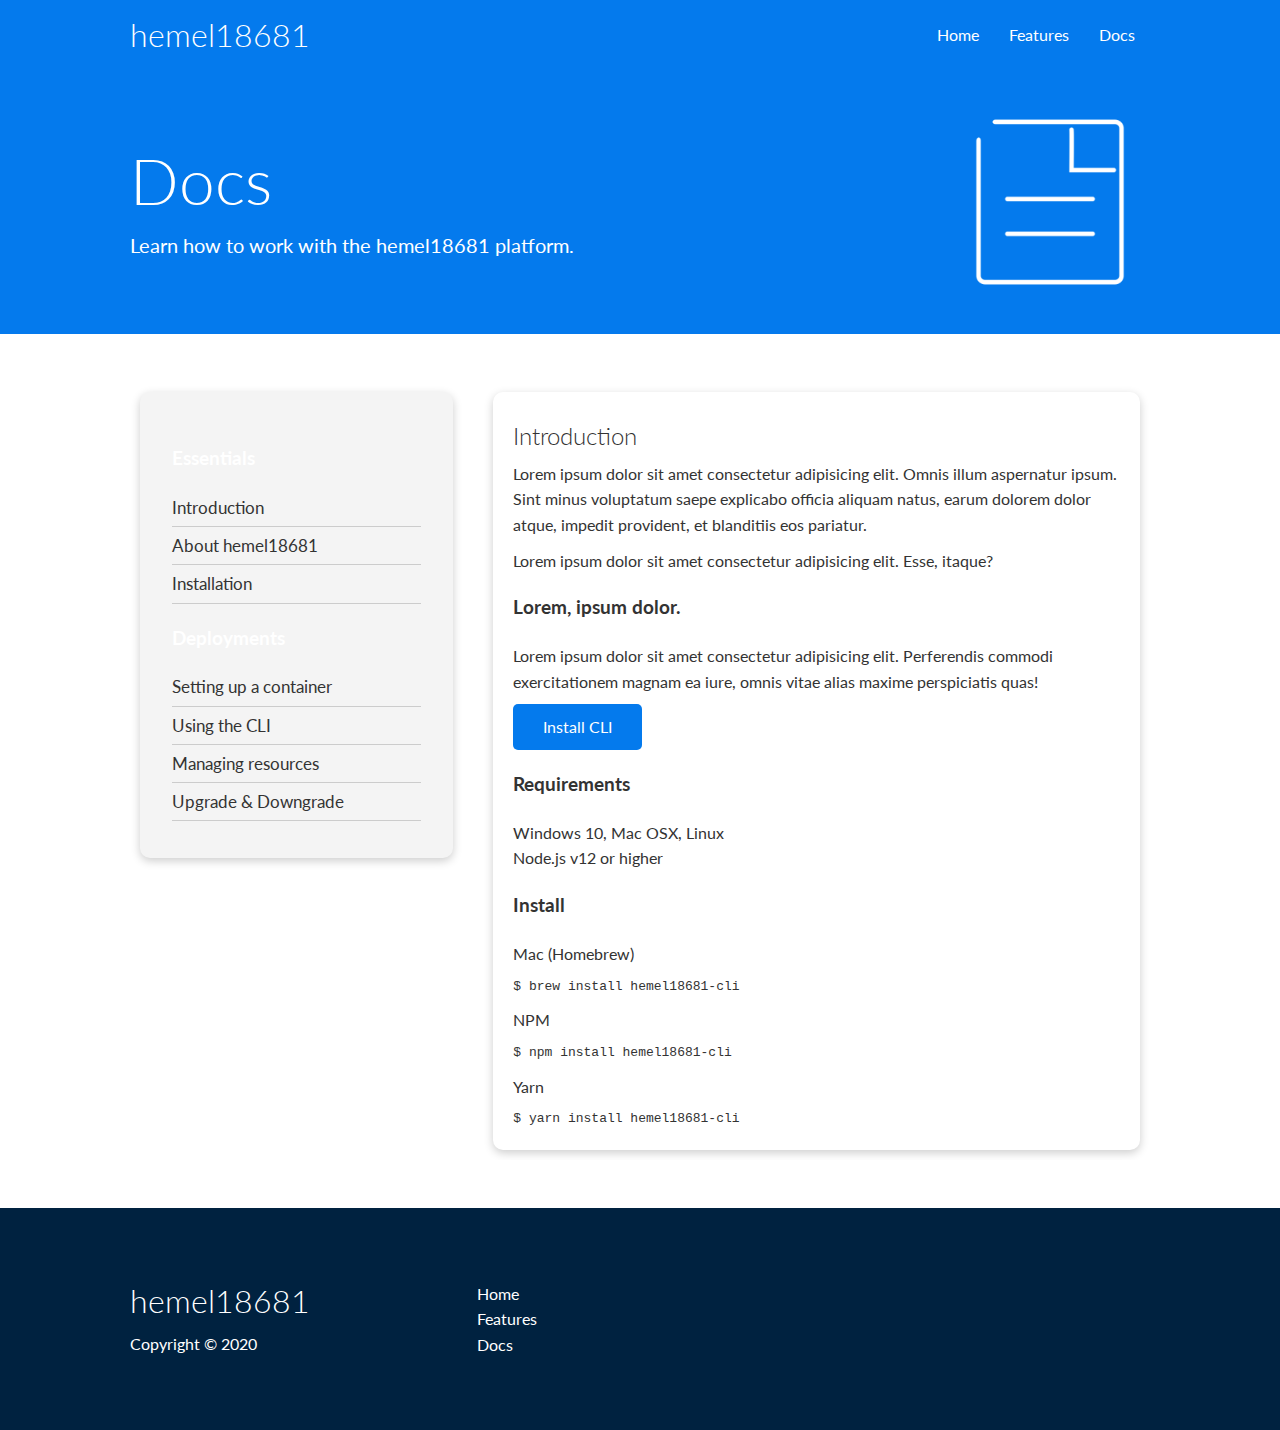
==== docs.html @ 37c8ea87 "work more" ====
<!DOCTYPE html>
<html lang="en">

<head>
    <meta charset="UTF-8">
    <meta name="viewport" content="width=device-width, initial-scale=1.0">
    <link rel="stylesheet" href="https://cdnjs.cloudflare.com/ajax/libs/font-awesome/5.15.1/css/all.min.css" integrity="sha512-+4zCK9k+qNFUR5X+cKL9EIR+ZOhtIloNl9GIKS57V1MyNsYpYcUrUeQc9vNfzsWfV28IaLL3i96P9sdNyeRssA==" crossorigin="anonymous" />
    <link rel="stylesheet" href="css/style.css">
    <link rel="stylesheet" href="css/utilities.css">
    <title>hemel18681 | Cloud Hosting For Everyone</title>
</head>

<body>
    <!-- navbar -->
    <div class="navbar">
        <div class="container flex">
            <h1 class="logo">hemel18681</h1>
            <nav>
                <ul>
                    <li><a href="index.html">Home</a></li>
                    <li><a href="features.html">Features</a></li>
                    <li><a href="docs.html">Docs</a></li>
                </ul>
            </nav>
        </div>
    </div>

    <!-- head -->
    <section class="docs-head bg-primary py-3">
        <div class="container grid">
            <div>
                <h1 class="xl">Docs</h1>
                <p class="lead">
                    Learn how to work with the hemel18681 platform.
                </p>
            </div>
            <img src="images/docs.png" alt="">
        </div>
    </section>

    <!-- Docs main -->
    <section class="docs-main my-4">
        <div class="container grid">
            <div class="card bg-light p-3">
                <h3 class="my-2">Essentials</h3>
                <nav>
                    <ul>
                        <li><a href="#">Introduction</a></li>
                        <li><a href="#">About hemel18681</a></li>
                        <li><a href="#">Installation</a></li>
                    </ul>
                </nav>
                <h3 class="my-2">Deployments</h3>
                <nav>
                    <ul>
                        <li><a href="#">Setting up a container</a></li>
                        <li><a href="#">Using the CLI</a></li>
                        <li><a href="#">Managing resources</a></li>
                        <li><a href="#">Upgrade & Downgrade</a></li>
                    </ul>
                </nav>
            </div>
            <div class="card">
                <h2>Introduction</h2>
                <p>Lorem ipsum dolor sit amet consectetur adipisicing elit. Omnis illum aspernatur ipsum. Sint minus voluptatum saepe explicabo officia aliquam natus, earum dolorem dolor atque, impedit provident, et blanditiis eos pariatur.</p>
                <div class="alert alert-success">
                    <i class="fas fa-info"></i>Lorem ipsum dolor sit amet consectetur adipisicing elit. Esse, itaque?
                </div>
                <h3>Lorem, ipsum dolor.</h3>
                <p>Lorem ipsum dolor sit amet consectetur adipisicing elit. Perferendis commodi exercitationem magnam ea iure, omnis vitae alias maxime perspiciatis quas!</p>
                <a href="#" class="btn btn-primary">Install CLI</a>
                <h3>Requirements</h3>
                <ul>
                    <li>Windows 10, Mac OSX, Linux</li>
                    <li>Node.js v12 or higher</li>
                </ul>
                <h3>Install</h3>
                <p>Mac (Homebrew)</p>
                <pre><code>$ brew install hemel18681-cli</code></pre>
                <p>NPM</p>
                <pre><code>$ npm install hemel18681-cli</code></pre>
                <p>Yarn</p>
                <pre><code>$ yarn install hemel18681-cli</code></pre>
            </div>
        </div>
    </section>

    <!-- Footer -->
    <footer class="footer bg-dark py-5">
        <div class="container grid grid-3">
            <div>
                <h1>hemel18681</h1>
                <p>Copyright &copy; 2020</p>
            </div>
            <nav>
                <ul>
                    <li><a href="index.html">Home</a></li>
                    <li><a href="features.html">Features</a></li>
                    <li><a href="docs.html">Docs</a></li>
                </ul>
            </nav>
            <div class="social">
                <a href="#"><i class="fab fa-github fa-2x"></i></a>
                <a href="#"><i class="fab fa-facebook fa-2x"></i></a>
                <a href="#"><i class="fab fa-instagram fa-2x"></i></a>
            </div>
        </div>
    </footer>
</body>

</html>
---- css/style.css ----
@import url('https://fonts.googleapis.com/css2?family=Lato:ital@1&display=swap');
* {
    box-sizing: border-box;
    padding: 0;
    margin: 0;
}

:root {
    --primary-color: #047aed;
    --secondary-color: #1c3fa8;
    --light-color: #f4f4f4;
    --dark-color: #002240;
}

body {
    font-family: 'Lato', sans-serif;
    color: #333;
    line-height: 1.6;
}

ul {
    list-style: none;
}

a {
    text-decoration: none;
    color: #333;
}

h1,
h2 {
    font-weight: 300;
    line-height: 1.2;
    margin: 10px 0;
}

p {
    margin: 10px 0;
}

img {
    width: 100%;
}


/* Navbar */

.navbar {
    background-color: var(--primary-color);
    color: #fff;
    height: 70px;
}

.navbar ul {
    display: flex;
}

.navbar a {
    color: #fff;
    padding: 10px;
    margin: 0 5px;
}

.navbar a:hover {
    border-bottom: 2px #fff solid;
}

.navbar .flex {
    justify-content: space-between;
}


/* showcase */

.showcase {
    height: 400px;
    background-color: var(--primary-color);
    color: #fff;
    position: relative;
}

/.showcase h1 {
    font-size: 40px;
}

.showcase p {
    margin: 20px 0;
}

.showcase .grid {
    overflow: visible;
    grid-template-columns: 55% 45%;
    gap: 30px;
}

.showcase-form {
    position: relative;
    top: 60px;
    height: 350px;
    width: 400px;
    padding: 40px;
    z-index: 100;
    justify-self: flex-end;
}

.showcase-form .form-control {
    margin: 30px 0;
}

.showcase-form input[type='text'],
.showcase-form input[type='email'] {
    border: 0;
    border-bottom: 1px solid #b4becb;
    width: 100%;
    padding: 3px;
    font-size: 16px;
}

.showcase-form input:focus {
    outline: none;
}

.showcase::before,
.showcase::after {
    content: '';
    position: absolute;
    height: 100px;
    bottom: -70px;
    right: 0;
    left: 0;
    background: #fff;
    transform: skewY(-3deg);
    -webkit-transform: skewY(-3deg);
    -moz-transform: skewY(-3deg);
    -ms-transform: skewY(-3deg);
}


/* Stats */

.stats {
    padding-top: 100px;
}

.stats-heading {
    max-width: 500px;
    margin: auto;
}

.stats .grid h3 {
    font-size: 35px;
}

.stats .grid p {
    font-size: 20px;
    font-weight: bold;
}


/* Cli */

.cli .grid {
    grid-template-columns: repeat(3, 1fr);
    grid-template-rows: repeat(2, 1fr);
}

.cli .grid>*:first-child {
    grid-column: 1 / span 2;
    grid-row: 1 / span 2;
}


/* Cloud */

.cloud .grid {
    grid-template-columns: ;
}


/* Languages */

.languages .flex {
    flex-wrap: wrap;
}

.languages .card {
    text-align: center;
    margin: 18px 10px 40px;
    transition: transform 0.2s ease-in;
}

.languages .card h4 {
    font-size: 20px;
    margin-bottom: 10px;
}

.languages .card:hover {
    transform: translateY(-15px);
}


/* Features */

.features-head img,
.docs-head img {
    width: 200px;
    justify-self: flex-end;
}

.features-sub-head img {
    width: 300px;
    justify-self: flex-end;
}

.features-main .card>i {
    margin-right: 20px;
}

.features-main .grid {
    padding: 30px;
}

.features-main .grid>*:first-child {
    grid-column: 1/span 3;
}

.features-main .grid>*:nth-child(2) {
    grid-column: 1/span 2;
}


/* Docs */

.docs-main h3 {
    margin: 20px 0;
}

.docs-main .grid {
    grid-template-columns: 1fr 2fr;
    align-items: flex-start;
}

.docs-main nav li {
    font-size: 17px;
    padding-bottom: 5px;
    margin-bottom: 5px;
    border-bottom: 1px #ccc solid;
}

.docs-main a:hover {
    font-weight: bold;
}


/* Footer */

.footer .social a {
    margin: 0 10px;
}


/* Tablet and under */

@media(max-width:768px) {
    .grid,
    .showcase .grid,
    .stats .grid,
    .cli .grid,
    .cloud .grid {
        grid-template-columns: 1fr;
        grid-template-rows: 1fr;
    }
    .showcase {
        height: auto;
    }
    .showcase-text {
        text-align: center;
        margin-top: 40px;
    }
    .showcase-form {
        justify-self: center;
        margin: auto;
    }
    .cli .grid>*:first-child {
        grid-column: 1;
        grid-row: 1;
    }
}


/* Mobile */

@media(max-width:500px) {
    .navbar {
        height: 110px;
    }
    .navbar .flex {
        flex-direction: column;
    }
    .navbar ul {
        padding: 10px;
        background-color: rgba(0, 0, 0, 0.1);
    }
}
---- css/utilities.css ----
.container {
    max-width: 1100px;
    margin: 0 auto;
    overflow: auto;
    padding: 0 40px;
}

.card {
    background-color: white;
    color: #333;
    border-radius: 10px;
    box-shadow: 0 3px 10px rgba(0, 0, 0, 0.2);
    padding: 20px;
    margin: 10px;
}

.btn {
    display: inline-block;
    padding: 10px 30px;
    cursor: pointer;
    background-color: var(--primary-color);
    color: #fff;
    border: none;
    border-radius: 5px;
}

.btn-outline {
    background-color: transparent;
    border: 1px #fff solid;
}

.btn:hover {
    transform: scale(1.2);
}


/* background and colored buttons */

.bg-primary,
.btn-primary {
    background-color: var(--primary-color);
    color: #fff;
}

.bg-secondary,
.btn-secondary {
    background-color: var(--secondary-color);
    color: #fff;
}

.bg-dark,
.btn-dark {
    background-color: var(--dark-color);
    color: #fff;
}

.bg-primary a,
.btn-primary a,
.bg-secondary a,
.btn-secondary a,
.bg-dark a,
.btn-dark a {
    color: #fff;
}

.bg-light,
.btn-light {
    background-color: var(--light-color);
    color: #fff;
}


/* Text sizes */

.lead {
    font-size: 20px;
}

.sm {
    font-size: 1rem;
}

.md {
    font-size: 2rem;
}

.lg {
    font-size: 3rem;
}

.xl {
    font-size: 4rem;
}

.text-center {
    text-align: center;
}


/* Alert */

.alert {}

.flex {
    display: flex;
    justify-content: center;
    align-items: center;
    height: 100%;
}

.grid {
    display: grid;
    grid-template-columns: repeat(2, 1fr);
    gap: 20px;
    justify-content: center;
    align-items: center;
    height: 100%;
}

.grid-3 {
    grid-template-columns: repeat(3, 1fr);
}


/* Margin */

.m-1 {
    margin: 1rem;
}

.m-2 {
    margin: 1.5rem;
}

.m-3 {
    margin: 2rem;
}

.m-4 {
    margin: 3rem;
}

.m-5 {
    margin: 4rem;
}

.my-1 {
    margin: 1rem 0;
}

.my-2 {
    margin: 1.5rem 0;
}

.my-3 {
    margin: 2rem 0;
}

.my-4 {
    margin: 3rem 0;
}

.my-5 {
    margin: 4rem 0;
}


/* padding */

.p-1 {
    padding: 1rem;
}

.p-2 {
    padding: 1.5rem;
}

.p-3 {
    padding: 2rem;
}

.p-4 {
    padding: 3rem;
}

.p-5 {
    padding: 4rem;
}

.py-1 {
    padding: 1rem 0;
}

.py-2 {
    padding: 1.5rem 0;
}

.py-3 {
    padding: 2rem 0;
}

.py-4 {
    padding: 3rem 0;
}

.py-5 {
    padding: 4rem 0;
}
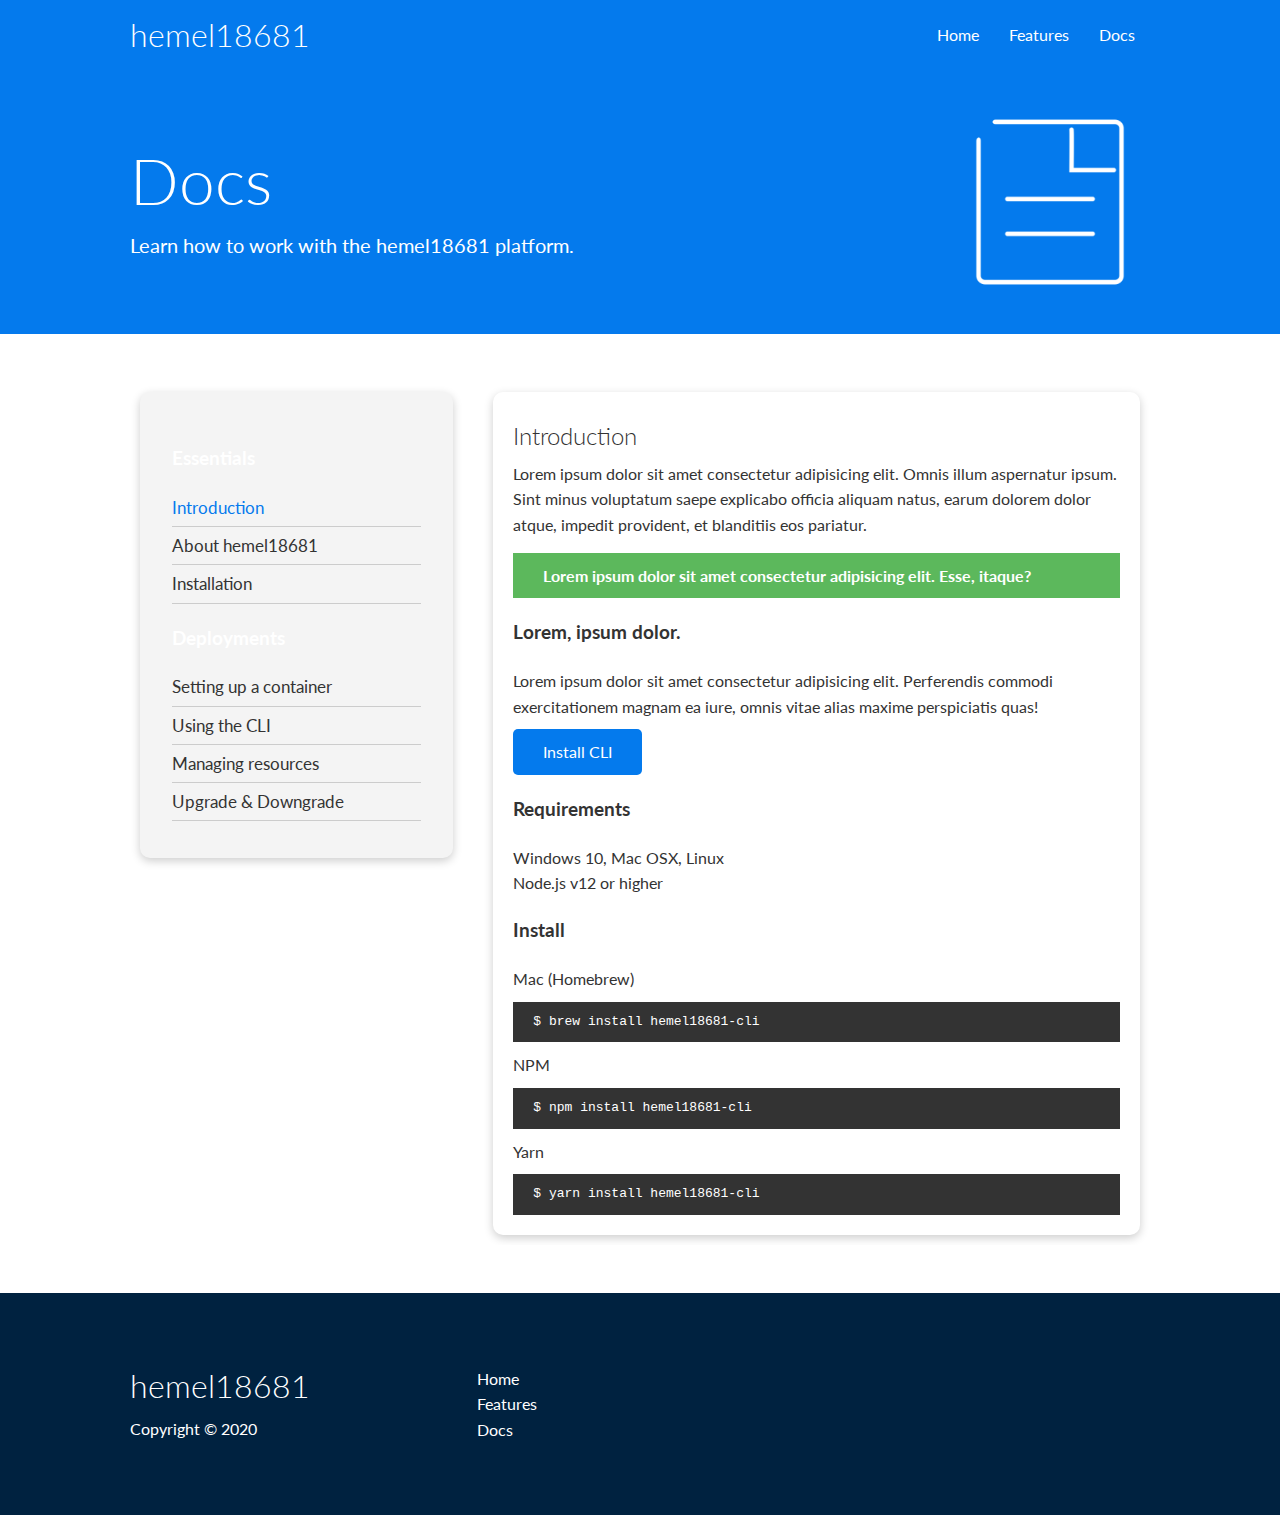
==== commit 60e2db78: "work more if you want" ====
--- a/docs.html
+++ b/docs.html
@@ -45,7 +45,7 @@
                 <h3 class="my-2">Essentials</h3>
                 <nav>
                     <ul>
-                        <li><a href="#">Introduction</a></li>
+                        <li><a class="text-primary" href="#">Introduction</a></li>
                         <li><a href="#">About hemel18681</a></li>
                         <li><a href="#">Installation</a></li>
                     </ul>
--- a/css/style.css
+++ b/css/style.css
@@ -10,6 +10,8 @@
     --secondary-color: #1c3fa8;
     --light-color: #f4f4f4;
     --dark-color: #002240;
+    --success-color: #5cb85c;
+    --error-color: #d9534f;
 }
 
 body {
@@ -42,6 +44,13 @@
     width: 100%;
 }
 
+code,
+pre {
+    background: #333;
+    color: #fff;
+    padding: 10px;
+}
+
 
 /* Navbar */
 
@@ -91,6 +100,10 @@
     overflow: visible;
     grid-template-columns: 55% 45%;
     gap: 30px;
+}
+
+.showcase-text {
+    animation: slideInFormLeft 1s ease-in;
 }
 
 .showcase-form {
@@ -101,6 +114,7 @@
     padding: 40px;
     z-index: 100;
     justify-self: flex-end;
+    animation: slideInFormRight 1s ease-in;
 }
 
 .showcase-form .form-control {
@@ -140,6 +154,7 @@
 
 .stats {
     padding-top: 100px;
+    animation: slideInFormBottom 1s ease-in;
 }
 
 .stats-heading {
@@ -259,6 +274,45 @@
 }
 
 
+/* Animation */
+
+@keyframes slideInFormLeft {
+    0% {
+        transform: translateX(-100%);
+    }
+    100% {
+        transform: translateX(0);
+    }
+}
+
+@keyframes slideInFormRight {
+    0% {
+        transform: translateX(100%);
+    }
+    100% {
+        transform: translateX(0);
+    }
+}
+
+@keyframes slideInFormTop {
+    0% {
+        transform: translateY(-100%);
+    }
+    100% {
+        transform: translateX(0);
+    }
+}
+
+@keyframes slideInFormBottom {
+    0% {
+        transform: translateY(100%);
+    }
+    100% {
+        transform: translateX(0);
+    }
+}
+
+
 /* Tablet and under */
 
 @media(max-width:768px) {
@@ -266,7 +320,9 @@
     .showcase .grid,
     .stats .grid,
     .cli .grid,
-    .cloud .grid {
+    .cloud .grid,
+    .features-main .grid,
+    .docs-main .grid {
         grid-template-columns: 1fr;
         grid-template-rows: 1fr;
     }
@@ -276,15 +332,31 @@
     .showcase-text {
         text-align: center;
         margin-top: 40px;
+        animation: slideInFormTop 1s ease-in;
     }
     .showcase-form {
         justify-self: center;
         margin: auto;
+        animation: slideInFormBottom 1s ease-in;
     }
     .cli .grid>*:first-child {
         grid-column: 1;
         grid-row: 1;
     }
+    .features-head,
+    .features-sub-head,
+    .docs-head {
+        text-align: center;
+    }
+    .features-head img,
+    .features-sub-head img,
+    .docs-head img {
+        justify-self: center;
+    }
+    .features-main .grid>*:first-child,
+    .features-main .grid>*:nth-child(2) {
+        grid-column: 1;
+    }
 }
 
 
--- a/css/utilities.css
+++ b/css/utilities.css
@@ -54,6 +54,12 @@
     color: #fff;
 }
 
+.bg-light,
+.btn-light {
+    background-color: var(--light-color);
+    color: #fff;
+}
+
 .bg-primary a,
 .btn-primary a,
 .bg-secondary a,
@@ -63,10 +69,23 @@
     color: #fff;
 }
 
-.bg-light,
-.btn-light {
-    background-color: var(--light-color);
-    color: #fff;
+
+/* text colors */
+
+.text-primary {
+    color: var(--primary-color);
+}
+
+.text-secondary {
+    color: var(--secondary-color);
+}
+
+.text-dark {
+    color: var(--dark-color);
+}
+
+.text-light {
+    color: var(--light-color);
 }
 
 
@@ -99,7 +118,26 @@
 
 /* Alert */
 
-.alert {}
+.alert {
+    background-color: var(--light-color);
+    padding: 10px 20px;
+    font-weight: bold;
+    margin: 15px 0;
+}
+
+.alert i {
+    margin-right: 10px;
+}
+
+.alert-success {
+    background-color: var(--success-color);
+    color: #fff;
+}
+
+.alert-error {
+    background-color: var(--error-color);
+    color: #fff;
+}
 
 .flex {
     display: flex;
